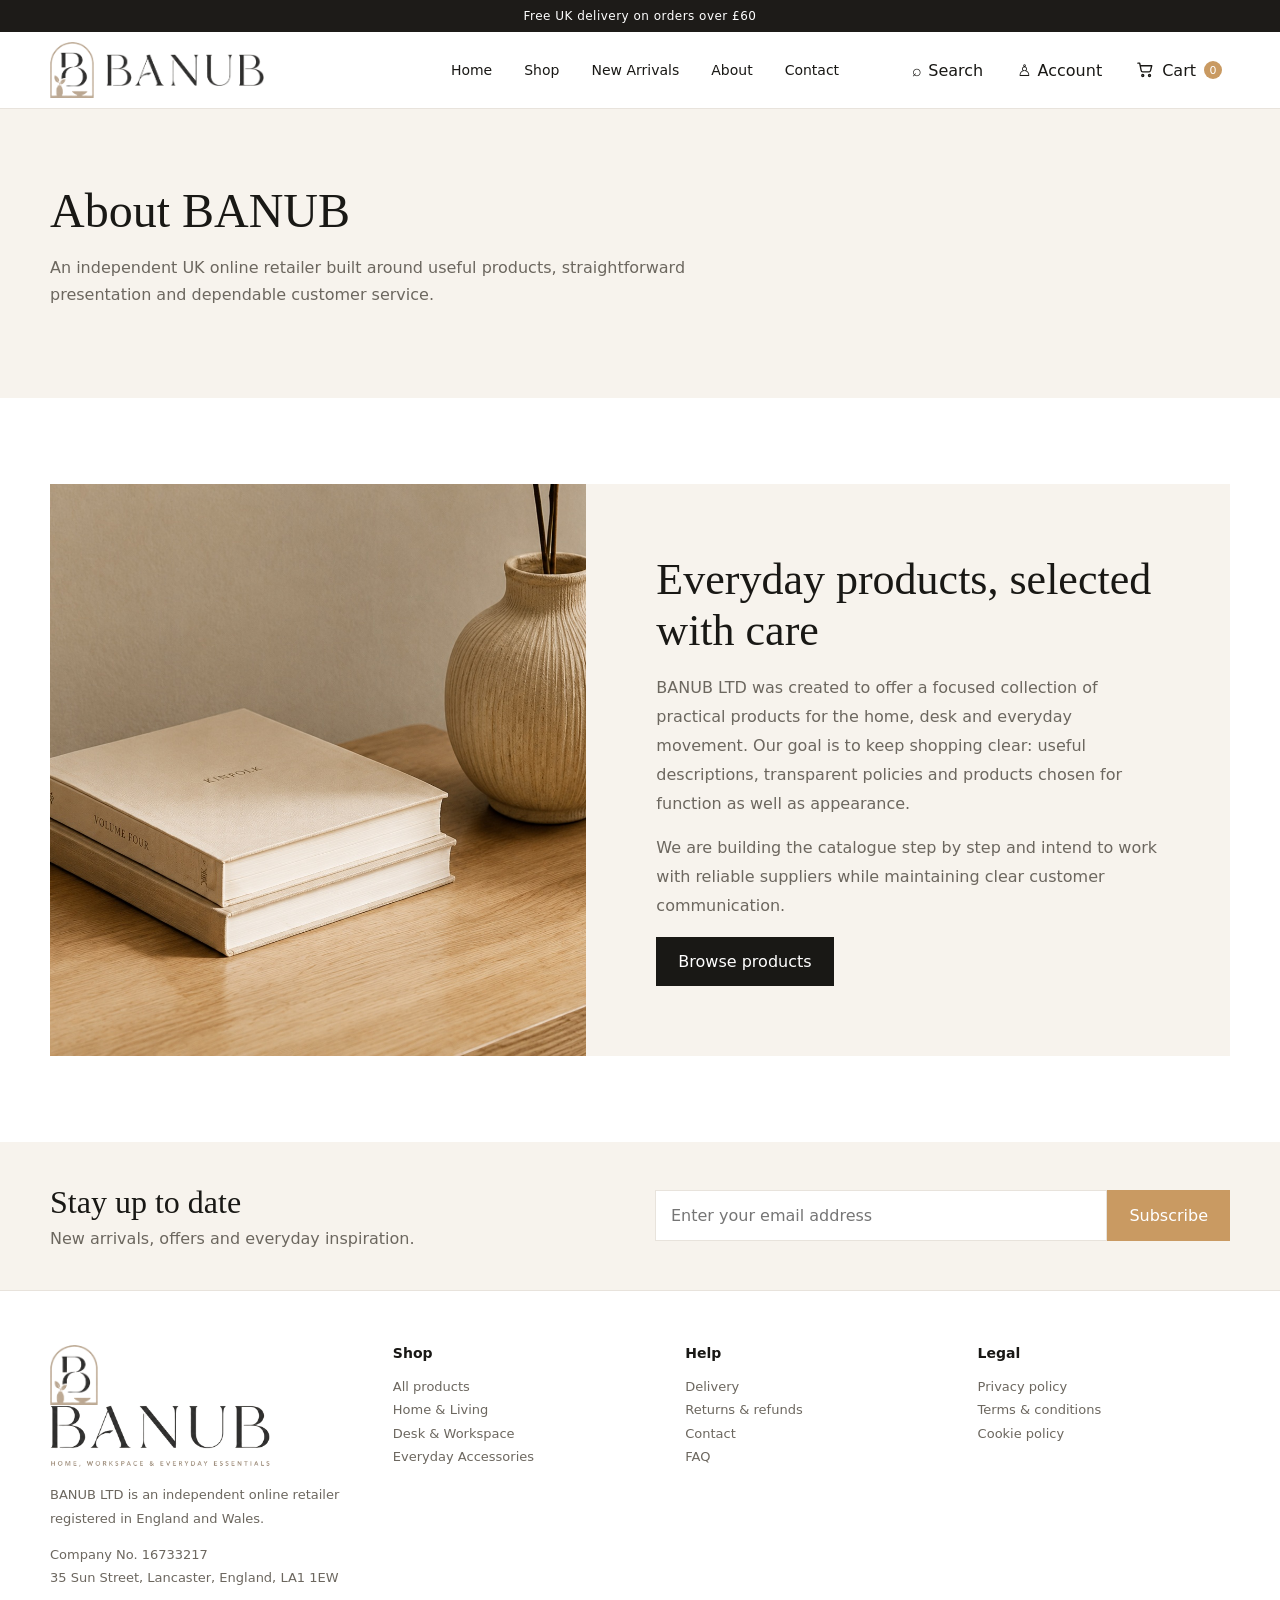
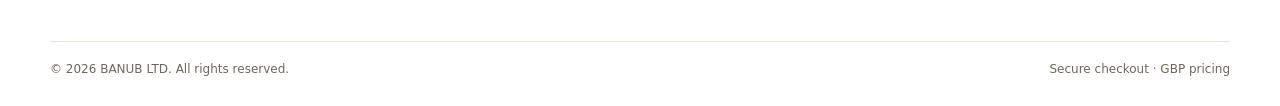
==== about.html @ d3634ce8 "Add files via upload" ====
<!doctype html><html lang="en"><head><meta charset="utf-8"><meta name="viewport" content="width=device-width,initial-scale=1"><title>About — BANUB</title><link rel="icon" type="image/png" sizes="32x32" href="assets/images/favicon.png"><link rel="apple-touch-icon" href="assets/images/apple-touch-icon.png"><link rel="stylesheet" href="assets/styles.css"><script src="assets/data.js"></script><script src="assets/app.js" defer></script></head><body><div data-site-header></div><main><section class="page-hero"><div class="container"><h1>About BANUB</h1><p>An independent UK online retailer built around useful products, straightforward presentation and dependable customer service.</p></div></section><section class="section"><div class="container about-band"><img src="assets/images/about.jpg" alt="BANUB workspace"><div class="about-copy"><h2>Everyday products, selected with care</h2><p>BANUB LTD was created to offer a focused collection of practical products for the home, desk and everyday movement. Our goal is to keep shopping clear: useful descriptions, transparent policies and products chosen for function as well as appearance.</p><p>We are building the catalogue step by step and intend to work with reliable suppliers while maintaining clear customer communication.</p><a class="btn" href="shop.html">Browse products</a></div></div></section></main><div data-site-footer></div></body></html>
---- assets/styles.css ----
:root{--ink:#191815;--muted:#6c675f;--line:#e8e3dc;--paper:#fff;--cream:#f7f3ed;--accent:#c99a62;--accent-dark:#9f7445;--shadow:0 18px 45px rgba(30,24,18,.08)}
*{box-sizing:border-box}html{scroll-behavior:smooth}body{margin:0;font-family:Inter,ui-sans-serif,system-ui,-apple-system,BlinkMacSystemFont,"Segoe UI",sans-serif;color:var(--ink);background:#fff}a{color:inherit;text-decoration:none}button,input,textarea,select{font:inherit}img{display:block;max-width:100%}.container{width:min(1180px,calc(100% - 36px));margin:auto}.announcement{background:#1d1b18;color:#fff;font-size:12px;letter-spacing:.04em;text-align:center;padding:9px}.site-header{position:sticky;top:0;z-index:50;background:rgba(255,255,255,.94);backdrop-filter:blur(16px);border-bottom:1px solid var(--line)}.header-inner{height:76px;display:grid;grid-template-columns:230px 1fr 220px;align-items:center;gap:20px}.logo{font-size:29px;letter-spacing:.28em;font-weight:500}
.brand-lockup{display:flex;align-items:center;gap:12px;min-width:0}.brand-mark{width:44px;height:auto;flex:0 0 auto}.brand-wordmark{width:158px;height:auto;max-width:100%}.footer-brand{display:flex;align-items:center;gap:12px;margin-bottom:16px;max-width:100%}.footer-brand-mark{width:48px;height:auto;flex:0 0 auto}.footer-brand-wordmark{width:220px;height:auto;max-width:100%}.nav{display:flex;justify-content:center;gap:32px;font-size:14px}.nav a{position:relative;padding:28px 0}.nav a.active:after,.nav a:hover:after{content:"";position:absolute;left:0;right:0;bottom:19px;height:1px;background:var(--ink)}.header-actions{display:flex;justify-content:flex-end;gap:18px;align-items:center}.icon-btn{background:none;border:0;cursor:pointer;padding:8px;color:var(--ink);display:flex;align-items:center;gap:6px}.cart-link{gap:8px}.header-cart-icon{width:18px;height:18px;stroke:currentColor;fill:none;stroke-width:1.8;stroke-linecap:round;stroke-linejoin:round;flex:0 0 auto;transform:translateY(-.5px)}.cart-count{display:inline-grid;place-items:center;min-width:18px;height:18px;padding:0 5px;border-radius:20px;background:var(--accent);color:#fff;font-size:11px}.mobile-toggle{display:none}.hero{min-height:600px;background:linear-gradient(90deg,rgba(35,26,18,.56),rgba(35,26,18,.05)),url('images/hero.jpg') center/cover no-repeat;color:#fff;display:flex;align-items:center}.hero-content{max-width:580px;padding:80px 0}.eyebrow{text-transform:uppercase;letter-spacing:.18em;font-size:12px;margin-bottom:18px}.hero h1{font-family:Georgia,serif;font-weight:400;font-size:clamp(45px,6vw,78px);line-height:1.02;margin:0 0 22px}.hero p{font-size:17px;line-height:1.7;max-width:520px;color:rgba(255,255,255,.9)}.actions{display:flex;gap:12px;flex-wrap:wrap;margin-top:32px}.btn{border:1px solid var(--ink);background:var(--ink);color:#fff;padding:14px 21px;cursor:pointer;display:inline-flex;align-items:center;justify-content:center;gap:9px;transition:.2s}.btn:hover{transform:translateY(-1px);box-shadow:0 8px 22px rgba(0,0,0,.12)}.btn.light{background:#fff;color:var(--ink);border-color:#fff}.btn.accent{background:var(--accent);border-color:var(--accent)}.btn.outline-light{background:transparent;border-color:rgba(255,255,255,.75);color:#fff}.btn.ghost{background:transparent;color:var(--ink);border-color:var(--line)}.section{padding:86px 0}.section.tight{padding:58px 0}.section-head{display:flex;justify-content:space-between;align-items:end;margin-bottom:30px;gap:20px}.section-head h2,.page-hero h1{font-family:Georgia,serif;font-weight:400;font-size:clamp(32px,4vw,48px);margin:0}.section-head p{color:var(--muted);margin:8px 0 0}.category-grid{display:grid;grid-template-columns:repeat(4,1fr);gap:18px}.category-card{border:1px solid var(--line);background:#fff;overflow:hidden;transition:.25s}.category-card:hover{transform:translateY(-4px);box-shadow:var(--shadow)}.category-card img{width:100%;height:180px;object-fit:cover}.category-card .meta{padding:16px;display:flex;justify-content:space-between;align-items:center}.products-grid{display:grid;grid-template-columns:repeat(3,1fr);gap:28px;align-items:stretch}.product-card{position:relative;display:flex;flex-direction:column;height:100%}.product-card .image-wrap{display:block;background:var(--cream);overflow:hidden;aspect-ratio:1/1}.product-card img{width:100%;height:100%;object-fit:cover;transition:.35s}.product-card:hover img{transform:scale(1.025)}.product-card-body{display:flex;flex-direction:column;flex:1;padding-top:14px}.product-card h3{font-size:15px;font-weight:500;line-height:1.45;margin:0 0 8px;min-height:44px;display:-webkit-box;-webkit-line-clamp:2;-webkit-box-orient:vertical;overflow:hidden}.product-card .price{font-weight:600;margin:0 0 14px}.product-actions{display:flex;gap:8px;margin-top:auto}.product-actions .btn{padding:10px 12px;font-size:13px;flex:1}.badge{position:absolute;left:12px;top:12px;background:#fff;padding:7px 9px;font-size:11px;letter-spacing:.08em;text-transform:uppercase;z-index:2;box-shadow:0 6px 18px rgba(0,0,0,.06)}.about-band{display:grid;grid-template-columns:1fr 1.2fr;background:var(--cream)}.about-band img{width:100%;height:100%;min-height:430px;object-fit:cover}.about-copy{padding:70px}.about-copy h2{font-family:Georgia,serif;font-size:44px;font-weight:400;margin:0 0 18px}.about-copy p{color:var(--muted);line-height:1.8}.benefits{display:grid;grid-template-columns:repeat(4,1fr);border-top:1px solid var(--line);border-bottom:1px solid var(--line)}.benefit{padding:34px 24px;text-align:center;border-right:1px solid var(--line)}.benefit:last-child{border-right:0}.benefit strong{display:block;margin:10px 0 6px}.benefit span{color:var(--muted);font-size:13px}.newsletter{background:var(--cream);padding:42px 0}.newsletter-inner{display:grid;grid-template-columns:1fr 1fr;align-items:center;gap:30px}.newsletter h3{font-family:Georgia,serif;font-size:32px;font-weight:400;margin:0}.newsletter p{color:var(--muted);margin:8px 0 0}.newsletter form{display:flex}.newsletter input{flex:1;border:1px solid var(--line);padding:15px;background:#fff}.site-footer{padding:54px 0 30px;border-top:1px solid var(--line)}.footer-grid{display:grid;grid-template-columns:1.2fr repeat(3,1fr);gap:40px}.site-footer h4{margin:0 0 14px;font-size:14px}.site-footer p,.site-footer a{color:var(--muted);font-size:13px;line-height:1.8;display:block}.footer-bottom{margin-top:38px;padding-top:20px;border-top:1px solid var(--line);font-size:12px;color:var(--muted);display:flex;justify-content:space-between}.page-hero{background:var(--cream);padding:74px 0}.page-hero p{color:var(--muted);max-width:680px;line-height:1.7}.filters{display:flex;gap:10px;flex-wrap:wrap;margin-bottom:30px}.filter-btn{border:1px solid var(--line);background:#fff;padding:10px 15px;cursor:pointer}.filter-btn.active{background:var(--ink);color:#fff;border-color:var(--ink)}.product-detail{display:grid;grid-template-columns:1.1fr .9fr;gap:60px;align-items:start}.product-detail img{width:100%;background:var(--cream)}.product-info h1{font-family:Georgia,serif;font-size:48px;font-weight:400;margin:0 0 14px}.product-info .price{font-size:24px;margin:12px 0 24px}.product-info p{line-height:1.75;color:var(--muted)}.quantity{display:flex;align-items:center;border:1px solid var(--line);width:max-content;margin:24px 0}.quantity button{border:0;background:#fff;width:42px;height:42px;cursor:pointer}.quantity input{width:48px;border:0;text-align:center}.accordion{margin-top:34px;border-top:1px solid var(--line)}.accordion details{border-bottom:1px solid var(--line);padding:18px 0}.accordion summary{cursor:pointer;font-weight:600}.cart-layout{display:grid;grid-template-columns:1.4fr .6fr;gap:48px}.cart-item{display:grid;grid-template-columns:110px 1fr auto;gap:20px;padding:20px 0;border-bottom:1px solid var(--line);align-items:center}.cart-item img{width:110px;height:110px;object-fit:cover}.cart-summary{background:var(--cream);padding:28px;height:max-content}.summary-row{display:flex;justify-content:space-between;padding:11px 0}.summary-total{border-top:1px solid var(--line);font-size:19px;font-weight:700;margin-top:10px;padding-top:18px}.form-grid{display:grid;grid-template-columns:1fr 1fr;gap:18px}.field{display:flex;flex-direction:column;gap:7px}.field.full{grid-column:1/-1}.field input,.field textarea,.field select{padding:13px;border:1px solid var(--line);background:#fff}.field textarea{min-height:140px}.notice{padding:14px 16px;background:#eef7ee;color:#28532d;margin:18px 0;display:none}.notice.show{display:block}.legal{max-width:820px}.legal h2{font-family:Georgia,serif;font-weight:400;margin-top:42px}.legal p,.legal li{line-height:1.8;color:#4f4b45}.modal{position:fixed;inset:0;background:rgba(0,0,0,.45);z-index:100;display:none;place-items:center;padding:20px}.modal.open{display:grid}.modal-box{background:#fff;width:min(560px,100%);padding:30px;box-shadow:var(--shadow);position:relative}.modal-close{position:absolute;right:18px;top:15px;border:0;background:none;font-size:24px;cursor:pointer}.search-results{margin-top:20px;display:grid;gap:10px}.search-result{display:flex;gap:12px;align-items:center;padding:10px;border:1px solid var(--line)}.search-result img{width:64px;height:64px;object-fit:cover}.toast{position:fixed;right:24px;bottom:24px;background:#1f1d1a;color:#fff;padding:14px 18px;z-index:200;opacity:0;transform:translateY(20px);pointer-events:none;transition:.25s}.toast.show{opacity:1;transform:none}.empty-state{padding:50px;text-align:center;background:var(--cream)}
@media(max-width:900px){.header-inner{grid-template-columns:1fr auto}.brand-wordmark{width:145px}.nav{display:none;position:absolute;top:76px;left:0;right:0;background:#fff;flex-direction:column;padding:20px;border-bottom:1px solid var(--line)}.nav.open{display:flex}.nav a{padding:10px}.nav a.active:after,.nav a:hover:after{bottom:5px}.header-actions .label{display:none}.mobile-toggle{display:block}.category-grid{grid-template-columns:repeat(2,1fr)}.products-grid{grid-template-columns:repeat(2,1fr)}.about-band,.product-detail,.cart-layout,.newsletter-inner{grid-template-columns:1fr}.about-copy{padding:45px 26px}.benefits{grid-template-columns:repeat(2,1fr)}.benefit:nth-child(2){border-right:0}.benefit:nth-child(-n+2){border-bottom:1px solid var(--line)}.footer-grid{grid-template-columns:1fr 1fr}.hero{min-height:520px}.form-grid{grid-template-columns:1fr}.field.full{grid-column:auto}}
@media(max-width:560px){.container{width:min(100% - 24px,1180px)}.logo{font-size:24px}.brand-mark{width:38px}.brand-wordmark{width:126px}.footer-brand-wordmark{width:185px}.header-actions{gap:6px}.category-grid,.products-grid,.benefits,.footer-grid{grid-template-columns:1fr}.benefit{border-right:0;border-bottom:1px solid var(--line)}.hero-content{padding:58px 0}.hero h1{font-size:44px}.section{padding:58px 0}.product-info h1{font-size:38px}.newsletter form{flex-direction:column}.newsletter .btn{width:100%}.footer-bottom{flex-direction:column;gap:10px}.cart-item{grid-template-columns:82px 1fr}.cart-item img{width:82px;height:82px}.cart-item>div:last-child{grid-column:2}}

.cart-hero-inner{display:flex;align-items:center;gap:24px}.cart-hero-icon{width:72px;height:72px;border-radius:50%;display:grid;place-items:center;background:#fff;border:1px solid var(--line);box-shadow:0 12px 30px rgba(55,43,30,.08);color:var(--accent);flex:0 0 auto}.cart-hero-icon svg{width:34px;height:34px}.cart-hero p{margin-top:8px}.cart-summary h2{display:flex;align-items:center;gap:10px}.cart-summary h2:before{content:"";width:22px;height:22px;display:inline-block;background:url("data:image/svg+xml,%3Csvg xmlns='http://www.w3.org/2000/svg' viewBox='0 0 24 24' fill='none' stroke='%23c99a61' stroke-width='1.8' stroke-linecap='round' stroke-linejoin='round'%3E%3Ccircle cx='9' cy='20' r='1.2'/%3E%3Ccircle cx='18' cy='20' r='1.2'/%3E%3Cpath d='M2.5 3.5h2.25l2.1 10.2a2 2 0 0 0 1.96 1.6h8.72a2 2 0 0 0 1.95-1.55L21 7H6.1'/%3E%3C/svg%3E") center/contain no-repeat}
@media(max-width:560px){.cart-hero-inner{gap:16px}.cart-hero-icon{width:56px;height:56px}.cart-hero-icon svg{width:27px;height:27px}}

.checkout-hero{padding:64px 0}.checkout-section{padding-top:64px}.checkout-layout{display:grid;grid-template-columns:minmax(0,1.15fr) minmax(320px,.65fr);gap:42px;align-items:start}.checkout-panel{border:1px solid var(--line);padding:36px;background:#fff}.checkout-progress{display:flex;gap:10px;margin-bottom:34px}.checkout-progress span{flex:1;padding:12px 14px;background:var(--cream);color:var(--muted);font-size:13px}.checkout-progress span.active{background:var(--ink);color:#fff}.checkout-step-heading{display:flex;gap:16px;align-items:flex-start;margin-bottom:26px}.checkout-step-heading>span{width:42px;height:42px;border-radius:50%;display:grid;place-items:center;background:var(--cream);font-size:12px;letter-spacing:.08em}.checkout-step-heading h2{font-family:Georgia,serif;font-size:34px;font-weight:400;margin:0 0 6px}.checkout-step-heading p{margin:0;color:var(--muted);line-height:1.6}.checkout-panel .field{gap:9px}.checkout-panel .field input{height:58px;padding:0 16px;border:1px solid var(--line);font-size:16px}.checkout-panel .field input:focus{outline:none;border-color:var(--ink);box-shadow:0 0 0 3px rgba(29,27,24,.06)}.checkout-panel .field input.invalid{border-color:#b64a3b;background:#fffafa}.field-error{min-height:18px;color:#b64a3b;font-size:13px}.checkout-button{width:100%;margin-top:10px}.checkout-nav{display:grid;grid-template-columns:140px 1fr;gap:12px;margin-top:10px}.checkout-summary{position:sticky;top:110px;background:var(--cream);padding:28px}.checkout-summary-head{display:flex;align-items:center;justify-content:space-between;margin-bottom:20px}.checkout-summary-head h2{font-family:Georgia,serif;font-size:30px;font-weight:400;margin:0}.checkout-summary-head a{font-size:13px;text-decoration:underline}.checkout-item{display:grid;grid-template-columns:74px 1fr auto;gap:14px;align-items:center;padding:14px 0;border-bottom:1px solid var(--line)}.checkout-item img{width:74px;height:74px;object-fit:cover;background:#fff}.checkout-item div{display:flex;flex-direction:column;gap:6px}.checkout-item div span{font-size:13px;color:var(--muted)}.checkout-item b{font-size:14px}.checkout-empty{padding:24px 0}.checkout-empty p{margin:0 0 8px}.checkout-empty a{text-decoration:underline}.checkout-success{text-align:center;padding:30px 10px}.success-icon{width:64px;height:64px;border-radius:50%;display:grid;place-items:center;margin:0 auto 18px;background:#eef7ee;color:#28532d;font-size:30px}.checkout-success h2{font-family:Georgia,serif;font-weight:400;font-size:38px;margin:0 0 12px}.checkout-success p{color:var(--muted);margin:0 0 24px}.order-submitted{opacity:.55}.cart-item{background:#fff}.cart-item>div:last-child{text-align:right}.cart-item .icon-btn{margin-left:auto;color:#8b443a}.cart-summary h2{font-family:Georgia,serif;font-weight:400;font-size:30px;margin-top:0}

@media(max-width:900px){.checkout-layout{grid-template-columns:1fr}.checkout-summary{position:static}.checkout-panel{padding:28px}.checkout-nav{grid-template-columns:1fr}.checkout-nav .btn{width:100%}}
@media(max-width:560px){.checkout-panel,.checkout-summary{padding:22px}.checkout-step-heading h2{font-size:29px}.checkout-item{grid-template-columns:62px 1fr auto}.checkout-item img{width:62px;height:62px}.checkout-success h2{font-size:32px}}
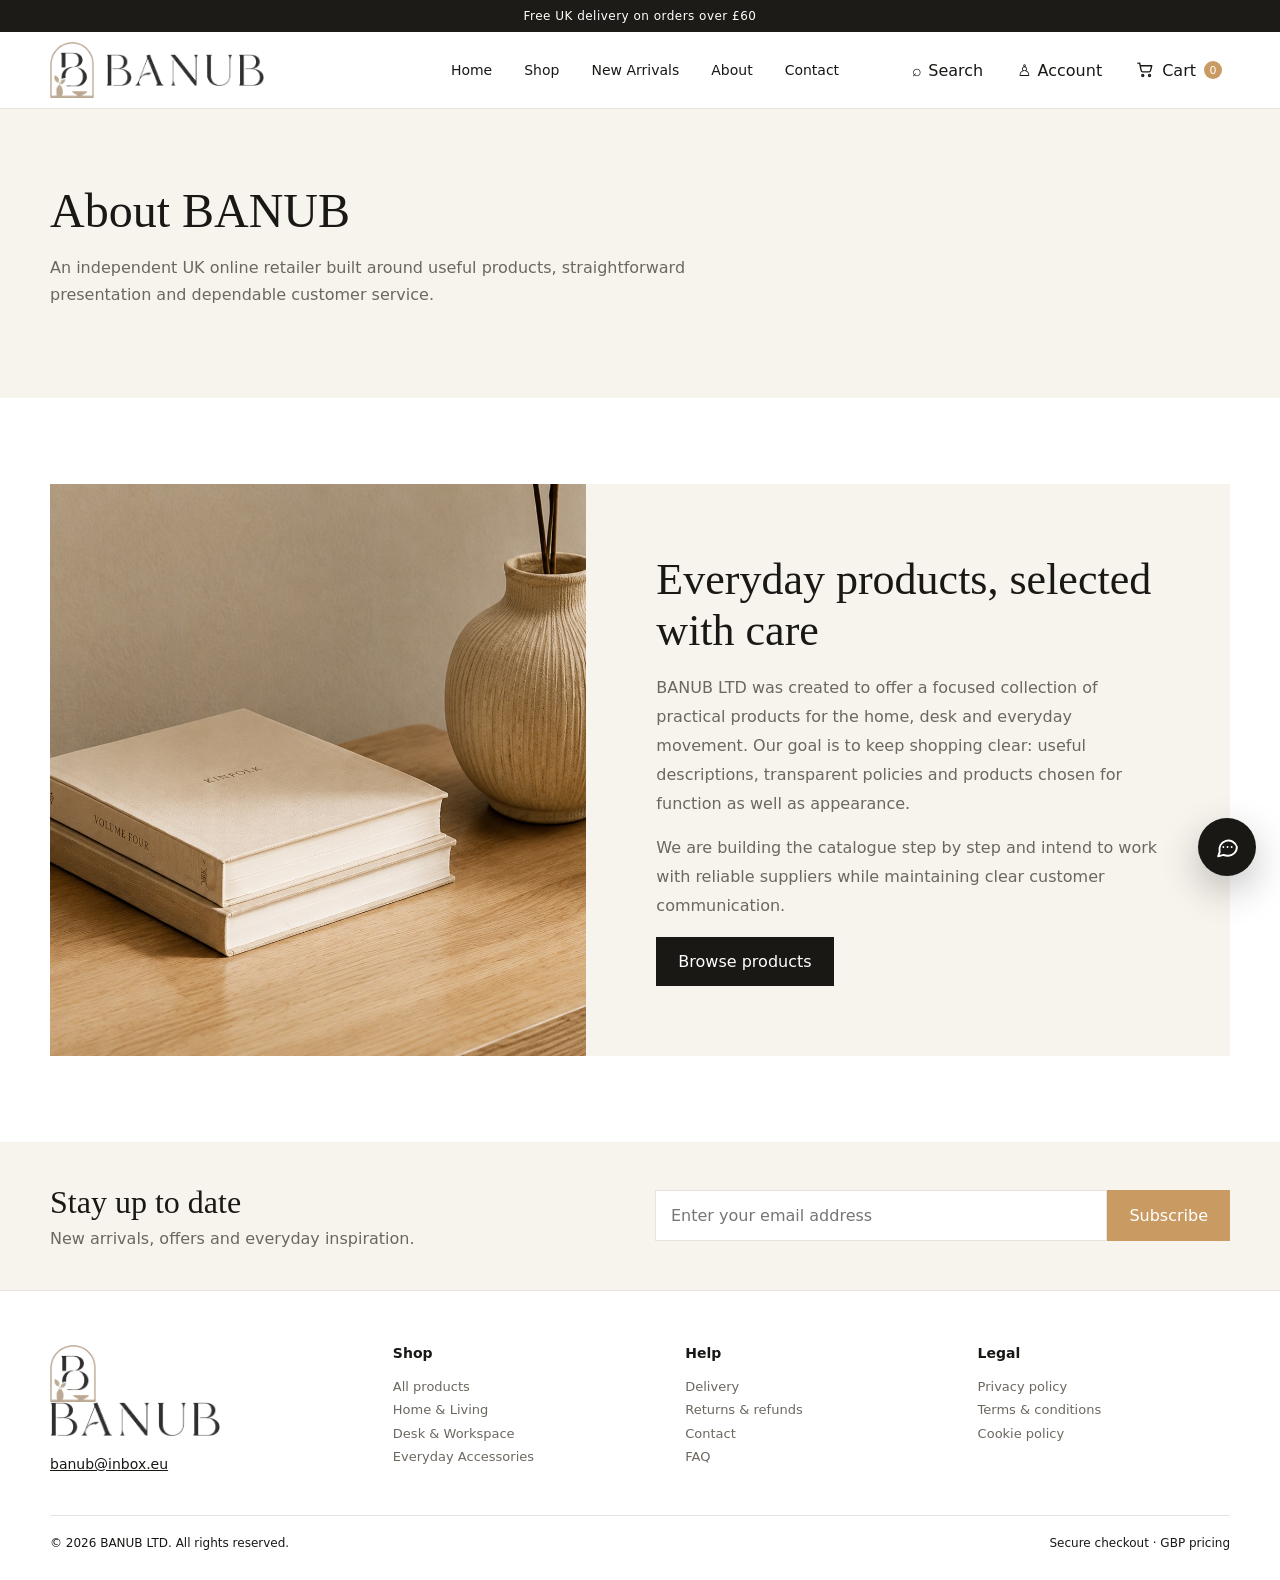
==== commit 8122e0d1: "Add files via upload" ====
--- a/about.html
+++ b/about.html
@@ -1 +1 @@
-<!doctype html><html lang="en"><head><meta charset="utf-8"><meta name="viewport" content="width=device-width,initial-scale=1"><title>About — BANUB</title><link rel="icon" type="image/png" sizes="32x32" href="assets/images/favicon.png"><link rel="apple-touch-icon" href="assets/images/apple-touch-icon.png"><link rel="stylesheet" href="assets/styles.css"><script src="assets/data.js"></script><script src="assets/app.js" defer></script></head><body><div data-site-header></div><main><section class="page-hero"><div class="container"><h1>About BANUB</h1><p>An independent UK online retailer built around useful products, straightforward presentation and dependable customer service.</p></div></section><section class="section"><div class="container about-band"><img src="assets/images/about.jpg" alt="BANUB workspace"><div class="about-copy"><h2>Everyday products, selected with care</h2><p>BANUB LTD was created to offer a focused collection of practical products for the home, desk and everyday movement. Our goal is to keep shopping clear: useful descriptions, transparent policies and products chosen for function as well as appearance.</p><p>We are building the catalogue step by step and intend to work with reliable suppliers while maintaining clear customer communication.</p><a class="btn" href="shop.html">Browse products</a></div></div></section></main><div data-site-footer></div></body></html>
+<!doctype html><html lang="en"><head><meta charset="utf-8"><meta name="viewport" content="width=device-width,initial-scale=1"><meta name="color-scheme" content="light only"><title>About — BANUB</title><link rel="icon" type="image/png" sizes="32x32" href="assets/images/favicon.png"><link rel="apple-touch-icon" href="assets/images/apple-touch-icon.png"><link rel="stylesheet" href="assets/styles.css?v=20260618-10"><script src="assets/data.js?v=20260618-10"></script><script src="assets/app.js?v=20260618-10" defer></script></head><body><div data-site-header></div><main><section class="page-hero"><div class="container"><h1>About BANUB</h1><p>An independent UK online retailer built around useful products, straightforward presentation and dependable customer service.</p></div></section><section class="section"><div class="container about-band"><img src="assets/images/about.jpg" alt="BANUB workspace"><div class="about-copy"><h2>Everyday products, selected with care</h2><p>BANUB LTD was created to offer a focused collection of practical products for the home, desk and everyday movement. Our goal is to keep shopping clear: useful descriptions, transparent policies and products chosen for function as well as appearance.</p><p>We are building the catalogue step by step and intend to work with reliable suppliers while maintaining clear customer communication.</p><a class="btn" href="shop.html">Browse products</a></div></div></section></main><div data-site-footer></div></body></html>
--- a/assets/styles.css
+++ b/assets/styles.css
@@ -1,3 +1,4 @@
+:root{color-scheme:light only}
 :root{--ink:#191815;--muted:#6c675f;--line:#e8e3dc;--paper:#fff;--cream:#f7f3ed;--accent:#c99a62;--accent-dark:#9f7445;--shadow:0 18px 45px rgba(30,24,18,.08)}
 *{box-sizing:border-box}html{scroll-behavior:smooth}body{margin:0;font-family:Inter,ui-sans-serif,system-ui,-apple-system,BlinkMacSystemFont,"Segoe UI",sans-serif;color:var(--ink);background:#fff}a{color:inherit;text-decoration:none}button,input,textarea,select{font:inherit}img{display:block;max-width:100%}.container{width:min(1180px,calc(100% - 36px));margin:auto}.announcement{background:#1d1b18;color:#fff;font-size:12px;letter-spacing:.04em;text-align:center;padding:9px}.site-header{position:sticky;top:0;z-index:50;background:rgba(255,255,255,.94);backdrop-filter:blur(16px);border-bottom:1px solid var(--line)}.header-inner{height:76px;display:grid;grid-template-columns:230px 1fr 220px;align-items:center;gap:20px}.logo{font-size:29px;letter-spacing:.28em;font-weight:500}
 .brand-lockup{display:flex;align-items:center;gap:12px;min-width:0}.brand-mark{width:44px;height:auto;flex:0 0 auto}.brand-wordmark{width:158px;height:auto;max-width:100%}.footer-brand{display:flex;align-items:center;gap:12px;margin-bottom:16px;max-width:100%}.footer-brand-mark{width:48px;height:auto;flex:0 0 auto}.footer-brand-wordmark{width:220px;height:auto;max-width:100%}.nav{display:flex;justify-content:center;gap:32px;font-size:14px}.nav a{position:relative;padding:28px 0}.nav a.active:after,.nav a:hover:after{content:"";position:absolute;left:0;right:0;bottom:19px;height:1px;background:var(--ink)}.header-actions{display:flex;justify-content:flex-end;gap:18px;align-items:center}.icon-btn{background:none;border:0;cursor:pointer;padding:8px;color:var(--ink);display:flex;align-items:center;gap:6px}.cart-link{gap:8px}.header-cart-icon{width:18px;height:18px;stroke:currentColor;fill:none;stroke-width:1.8;stroke-linecap:round;stroke-linejoin:round;flex:0 0 auto;transform:translateY(-.5px)}.cart-count{display:inline-grid;place-items:center;min-width:18px;height:18px;padding:0 5px;border-radius:20px;background:var(--accent);color:#fff;font-size:11px}.mobile-toggle{display:none}.hero{min-height:600px;background:linear-gradient(90deg,rgba(35,26,18,.56),rgba(35,26,18,.05)),url('images/hero.jpg') center/cover no-repeat;color:#fff;display:flex;align-items:center}.hero-content{max-width:580px;padding:80px 0}.eyebrow{text-transform:uppercase;letter-spacing:.18em;font-size:12px;margin-bottom:18px}.hero h1{font-family:Georgia,serif;font-weight:400;font-size:clamp(45px,6vw,78px);line-height:1.02;margin:0 0 22px}.hero p{font-size:17px;line-height:1.7;max-width:520px;color:rgba(255,255,255,.9)}.actions{display:flex;gap:12px;flex-wrap:wrap;margin-top:32px}.btn{border:1px solid var(--ink);background:var(--ink);color:#fff;padding:14px 21px;cursor:pointer;display:inline-flex;align-items:center;justify-content:center;gap:9px;transition:.2s}.btn:hover{transform:translateY(-1px);box-shadow:0 8px 22px rgba(0,0,0,.12)}.btn.light{background:#fff;color:var(--ink);border-color:#fff}.btn.accent{background:var(--accent);border-color:var(--accent)}.btn.outline-light{background:transparent;border-color:rgba(255,255,255,.75);color:#fff}.btn.ghost{background:transparent;color:var(--ink);border-color:var(--line)}.section{padding:86px 0}.section.tight{padding:58px 0}.section-head{display:flex;justify-content:space-between;align-items:end;margin-bottom:30px;gap:20px}.section-head h2,.page-hero h1{font-family:Georgia,serif;font-weight:400;font-size:clamp(32px,4vw,48px);margin:0}.section-head p{color:var(--muted);margin:8px 0 0}.category-grid{display:grid;grid-template-columns:repeat(4,1fr);gap:18px}.category-card{border:1px solid var(--line);background:#fff;overflow:hidden;transition:.25s}.category-card:hover{transform:translateY(-4px);box-shadow:var(--shadow)}.category-card img{width:100%;height:180px;object-fit:cover}.category-card .meta{padding:16px;display:flex;justify-content:space-between;align-items:center}.products-grid{display:grid;grid-template-columns:repeat(3,1fr);gap:28px;align-items:stretch}.product-card{position:relative;display:flex;flex-direction:column;height:100%}.product-card .image-wrap{display:block;background:var(--cream);overflow:hidden;aspect-ratio:1/1}.product-card img{width:100%;height:100%;object-fit:cover;transition:.35s}.product-card:hover img{transform:scale(1.025)}.product-card-body{display:flex;flex-direction:column;flex:1;padding-top:14px}.product-card h3{font-size:15px;font-weight:500;line-height:1.45;margin:0 0 8px;min-height:44px;display:-webkit-box;-webkit-line-clamp:2;-webkit-box-orient:vertical;overflow:hidden}.product-card .price{font-weight:600;margin:0 0 14px}.product-actions{display:flex;gap:8px;margin-top:auto}.product-actions .btn{padding:10px 12px;font-size:13px;flex:1}.badge{position:absolute;left:12px;top:12px;background:#fff;padding:7px 9px;font-size:11px;letter-spacing:.08em;text-transform:uppercase;z-index:2;box-shadow:0 6px 18px rgba(0,0,0,.06)}.about-band{display:grid;grid-template-columns:1fr 1.2fr;background:var(--cream)}.about-band img{width:100%;height:100%;min-height:430px;object-fit:cover}.about-copy{padding:70px}.about-copy h2{font-family:Georgia,serif;font-size:44px;font-weight:400;margin:0 0 18px}.about-copy p{color:var(--muted);line-height:1.8}.benefits{display:grid;grid-template-columns:repeat(4,1fr);border-top:1px solid var(--line);border-bottom:1px solid var(--line)}.benefit{padding:34px 24px;text-align:center;border-right:1px solid var(--line)}.benefit:last-child{border-right:0}.benefit strong{display:block;margin:10px 0 6px}.benefit span{color:var(--muted);font-size:13px}.newsletter{background:var(--cream);padding:42px 0}.newsletter-inner{display:grid;grid-template-columns:1fr 1fr;align-items:center;gap:30px}.newsletter h3{font-family:Georgia,serif;font-size:32px;font-weight:400;margin:0}.newsletter p{color:var(--muted);margin:8px 0 0}.newsletter form{display:flex}.newsletter input{flex:1;border:1px solid var(--line);padding:15px;background:#fff}.site-footer{padding:54px 0 30px;border-top:1px solid var(--line)}.footer-grid{display:grid;grid-template-columns:1.2fr repeat(3,1fr);gap:40px}.site-footer h4{margin:0 0 14px;font-size:14px}.site-footer p,.site-footer a{color:var(--muted);font-size:13px;line-height:1.8;display:block}.footer-bottom{margin-top:38px;padding-top:20px;border-top:1px solid var(--line);font-size:12px;color:var(--muted);display:flex;justify-content:space-between}.page-hero{background:var(--cream);padding:74px 0}.page-hero p{color:var(--muted);max-width:680px;line-height:1.7}.filters{display:flex;gap:10px;flex-wrap:wrap;margin-bottom:30px}.filter-btn{border:1px solid var(--line);background:#fff;padding:10px 15px;cursor:pointer}.filter-btn.active{background:var(--ink);color:#fff;border-color:var(--ink)}.product-detail{display:grid;grid-template-columns:1.1fr .9fr;gap:60px;align-items:start}.product-detail img{width:100%;background:var(--cream)}.product-info h1{font-family:Georgia,serif;font-size:48px;font-weight:400;margin:0 0 14px}.product-info .price{font-size:24px;margin:12px 0 24px}.product-info p{line-height:1.75;color:var(--muted)}.quantity{display:flex;align-items:center;border:1px solid var(--line);width:max-content;margin:24px 0}.quantity button{border:0;background:#fff;width:42px;height:42px;cursor:pointer}.quantity input{width:48px;border:0;text-align:center}.accordion{margin-top:34px;border-top:1px solid var(--line)}.accordion details{border-bottom:1px solid var(--line);padding:18px 0}.accordion summary{cursor:pointer;font-weight:600}.cart-layout{display:grid;grid-template-columns:1.4fr .6fr;gap:48px}.cart-item{display:grid;grid-template-columns:110px 1fr auto;gap:20px;padding:20px 0;border-bottom:1px solid var(--line);align-items:center}.cart-item img{width:110px;height:110px;object-fit:cover}.cart-summary{background:var(--cream);padding:28px;height:max-content}.summary-row{display:flex;justify-content:space-between;padding:11px 0}.summary-total{border-top:1px solid var(--line);font-size:19px;font-weight:700;margin-top:10px;padding-top:18px}.form-grid{display:grid;grid-template-columns:1fr 1fr;gap:18px}.field{display:flex;flex-direction:column;gap:7px}.field.full{grid-column:1/-1}.field input,.field textarea,.field select{padding:13px;border:1px solid var(--line);background:#fff}.field textarea{min-height:140px}.notice{padding:14px 16px;background:#eef7ee;color:#28532d;margin:18px 0;display:none}.notice.show{display:block}.legal{max-width:820px}.legal h2{font-family:Georgia,serif;font-weight:400;margin-top:42px}.legal p,.legal li{line-height:1.8;color:#4f4b45}.modal{position:fixed;inset:0;background:rgba(0,0,0,.45);z-index:100;display:none;place-items:center;padding:20px}.modal.open{display:grid}.modal-box{background:#fff;width:min(560px,100%);padding:30px;box-shadow:var(--shadow);position:relative}.modal-close{position:absolute;right:18px;top:15px;border:0;background:none;font-size:24px;cursor:pointer}.search-results{margin-top:20px;display:grid;gap:10px}.search-result{display:flex;gap:12px;align-items:center;padding:10px;border:1px solid var(--line)}.search-result img{width:64px;height:64px;object-fit:cover}.toast{position:fixed;right:24px;bottom:24px;background:#1f1d1a;color:#fff;padding:14px 18px;z-index:200;opacity:0;transform:translateY(20px);pointer-events:none;transition:.25s}.toast.show{opacity:1;transform:none}.empty-state{padding:50px;text-align:center;background:var(--cream)}
@@ -11,3 +12,7 @@
 
 @media(max-width:900px){.checkout-layout{grid-template-columns:1fr}.checkout-summary{position:static}.checkout-panel{padding:28px}.checkout-nav{grid-template-columns:1fr}.checkout-nav .btn{width:100%}}
 @media(max-width:560px){.checkout-panel,.checkout-summary{padding:22px}.checkout-step-heading h2{font-size:29px}.checkout-item{grid-template-columns:62px 1fr auto}.checkout-item img{width:62px;height:62px}.checkout-success h2{font-size:32px}}
+
+.support-chat{position:fixed;right:24px;bottom:24px;z-index:260}.support-chat-toggle{width:58px;height:58px;border:0;border-radius:50%;background:var(--ink);color:#fff;display:grid;place-items:center;cursor:pointer;box-shadow:0 14px 38px rgba(0,0,0,.24);transition:.2s}.support-chat-toggle:hover,.support-chat-toggle.active{transform:translateY(-2px);background:var(--accent-dark)}.support-chat-toggle svg{width:25px;height:25px;fill:none;stroke:currentColor;stroke-width:1.8;stroke-linecap:round;stroke-linejoin:round}.support-chat-panel{position:absolute;right:0;bottom:72px;width:min(360px,calc(100vw - 32px));background:#fff;border:1px solid var(--line);box-shadow:0 24px 70px rgba(20,16,12,.22)}.support-chat-panel[hidden]{display:none}.support-chat-head{display:flex;align-items:center;justify-content:space-between;padding:18px 20px;background:var(--ink);color:#fff}.support-chat-head>div{display:flex;flex-direction:column;gap:3px}.support-chat-head span{font-size:12px;color:rgba(255,255,255,.72)}.support-chat-head button{border:0;background:none;color:#fff;font-size:26px;line-height:1;cursor:pointer}.support-chat-body{padding:20px}.support-chat-message{background:var(--cream);padding:13px 15px;margin-bottom:18px;font-size:14px;line-height:1.5}.support-chat form{display:flex;flex-direction:column;gap:9px}.support-chat label{font-size:13px;font-weight:600}.support-chat textarea{width:100%;resize:vertical;min-height:110px;padding:12px 13px;border:1px solid var(--line);background:#fff}.support-chat textarea:focus{outline:none;border-color:var(--ink);box-shadow:0 0 0 3px rgba(29,27,24,.06)}.support-chat textarea.invalid{border-color:#b64a3b;background:#fffafa}.support-chat form small{min-height:16px;color:#b64a3b}.support-chat form .btn{width:100%}.support-chat-success{text-align:center;padding:8px 0 2px}.support-chat-success-icon{width:52px;height:52px;border-radius:50%;display:grid;place-items:center;margin:0 auto 14px;background:#eef7ee;color:#28532d;font-size:24px}.support-chat-success p{color:var(--muted);line-height:1.6;margin:8px 0 18px}.support-chat-success .btn{width:100%}@media(max-width:560px){.support-chat{right:16px;bottom:16px}.support-chat-toggle{width:54px;height:54px}.support-chat-panel{bottom:66px}}
+html,body{background:#fff!important;color:#191815!important}.site-footer{background:#fff!important;color:#191815!important;forced-color-adjust:none}.site-footer *{color:inherit}.site-footer a{color:#6c675f}.footer-brand{max-width:250px}.footer-brand-mark{width:46px}.footer-brand-wordmark{width:170px}.footer-email{margin-top:8px;font-size:14px!important;color:#191815!important;text-decoration:underline}.cart-layout>div:first-child{min-width:0}.cart-item{background:#fff;border:1px solid var(--line);padding:18px;margin-bottom:14px}.cart-item>div:last-child{text-align:right}.cart-summary{border:1px solid var(--line)}
+@media(max-width:560px){.site-footer{padding-top:34px}.footer-grid{gap:26px}.footer-brand{max-width:220px}.footer-brand-mark{width:42px}.footer-brand-wordmark{width:155px}.site-footer h4{font-size:16px}.site-footer a{font-size:14px}.cart-item{grid-template-columns:78px minmax(0,1fr);gap:14px}.cart-item img{width:78px;height:78px}.cart-item>div:last-child{grid-column:2;text-align:left;display:flex;align-items:center;justify-content:space-between}.cart-summary{position:static}.newsletter{background:#f7f3ed!important}.newsletter h3,.newsletter p{color:#191815!important}}
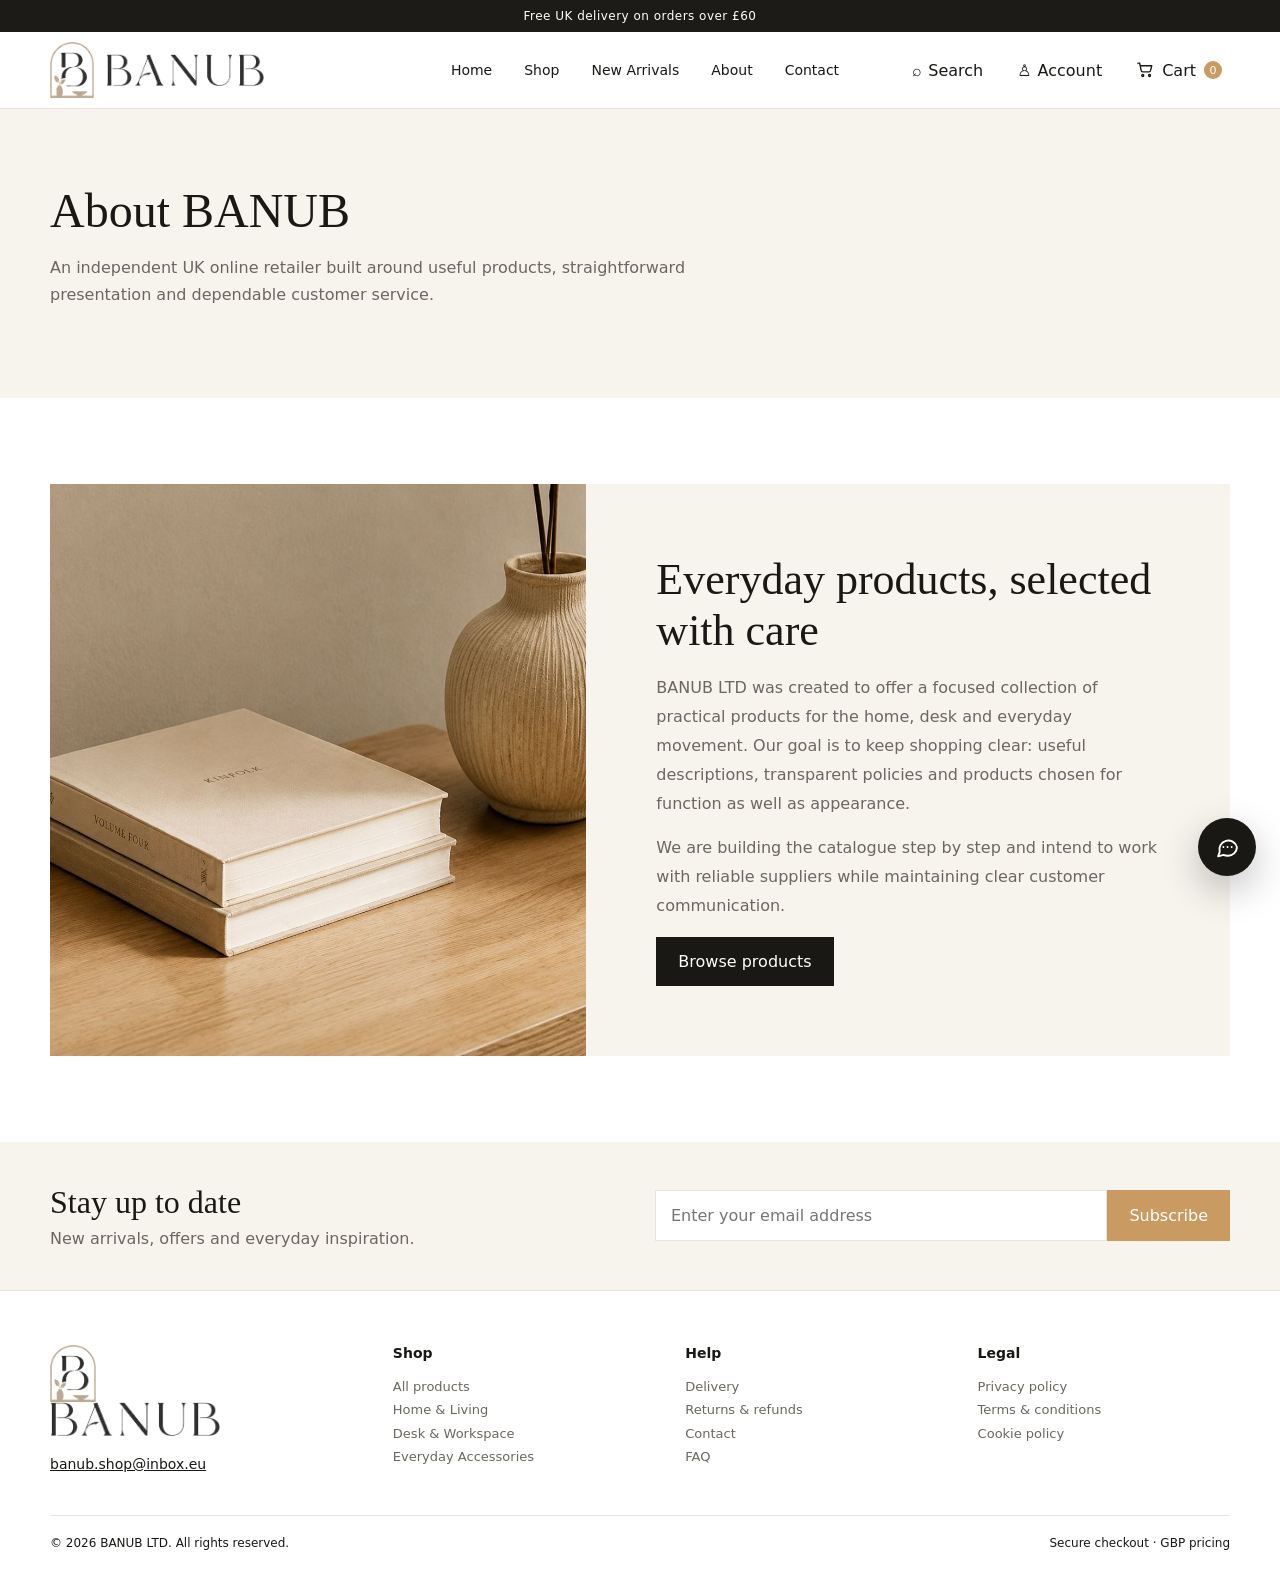
==== commit 1e2b5b69: "Add files via upload" ====
--- a/about.html
+++ b/about.html
@@ -1 +1 @@
-<!doctype html><html lang="en"><head><meta charset="utf-8"><meta name="viewport" content="width=device-width,initial-scale=1"><meta name="color-scheme" content="light only"><title>About — BANUB</title><link rel="icon" type="image/png" sizes="32x32" href="assets/images/favicon.png"><link rel="apple-touch-icon" href="assets/images/apple-touch-icon.png"><link rel="stylesheet" href="assets/styles.css?v=20260618-10"><script src="assets/data.js?v=20260618-10"></script><script src="assets/app.js?v=20260618-10" defer></script></head><body><div data-site-header></div><main><section class="page-hero"><div class="container"><h1>About BANUB</h1><p>An independent UK online retailer built around useful products, straightforward presentation and dependable customer service.</p></div></section><section class="section"><div class="container about-band"><img src="assets/images/about.jpg" alt="BANUB workspace"><div class="about-copy"><h2>Everyday products, selected with care</h2><p>BANUB LTD was created to offer a focused collection of practical products for the home, desk and everyday movement. Our goal is to keep shopping clear: useful descriptions, transparent policies and products chosen for function as well as appearance.</p><p>We are building the catalogue step by step and intend to work with reliable suppliers while maintaining clear customer communication.</p><a class="btn" href="shop.html">Browse products</a></div></div></section></main><div data-site-footer></div></body></html>
+<!doctype html><html lang="en"><head><meta charset="utf-8"><meta name="viewport" content="width=device-width,initial-scale=1"><meta name="color-scheme" content="light only"><title>About — BANUB</title><link rel="icon" type="image/png" sizes="32x32" href="assets/images/favicon.png"><link rel="apple-touch-icon" href="assets/images/apple-touch-icon.png"><link rel="stylesheet" href="assets/styles.css?v=20260621-15"><script src="assets/data.js?v=20260621-15"></script><script src="assets/app.js?v=20260621-15" defer></script></head><body><div data-site-header></div><main><section class="page-hero"><div class="container"><h1>About BANUB</h1><p>An independent UK online retailer built around useful products, straightforward presentation and dependable customer service.</p></div></section><section class="section"><div class="container about-band"><img src="assets/images/about.jpg" alt="BANUB workspace"><div class="about-copy"><h2>Everyday products, selected with care</h2><p>BANUB LTD was created to offer a focused collection of practical products for the home, desk and everyday movement. Our goal is to keep shopping clear: useful descriptions, transparent policies and products chosen for function as well as appearance.</p><p>We are building the catalogue step by step and intend to work with reliable suppliers while maintaining clear customer communication.</p><a class="btn" href="shop.html">Browse products</a></div></div></section></main><div data-site-footer></div></body></html>
--- a/assets/styles.css
+++ b/assets/styles.css
@@ -15,4 +15,6 @@
 
 .support-chat{position:fixed;right:24px;bottom:24px;z-index:260}.support-chat-toggle{width:58px;height:58px;border:0;border-radius:50%;background:var(--ink);color:#fff;display:grid;place-items:center;cursor:pointer;box-shadow:0 14px 38px rgba(0,0,0,.24);transition:.2s}.support-chat-toggle:hover,.support-chat-toggle.active{transform:translateY(-2px);background:var(--accent-dark)}.support-chat-toggle svg{width:25px;height:25px;fill:none;stroke:currentColor;stroke-width:1.8;stroke-linecap:round;stroke-linejoin:round}.support-chat-panel{position:absolute;right:0;bottom:72px;width:min(360px,calc(100vw - 32px));background:#fff;border:1px solid var(--line);box-shadow:0 24px 70px rgba(20,16,12,.22)}.support-chat-panel[hidden]{display:none}.support-chat-head{display:flex;align-items:center;justify-content:space-between;padding:18px 20px;background:var(--ink);color:#fff}.support-chat-head>div{display:flex;flex-direction:column;gap:3px}.support-chat-head span{font-size:12px;color:rgba(255,255,255,.72)}.support-chat-head button{border:0;background:none;color:#fff;font-size:26px;line-height:1;cursor:pointer}.support-chat-body{padding:20px}.support-chat-message{background:var(--cream);padding:13px 15px;margin-bottom:18px;font-size:14px;line-height:1.5}.support-chat form{display:flex;flex-direction:column;gap:9px}.support-chat label{font-size:13px;font-weight:600}.support-chat textarea{width:100%;resize:vertical;min-height:110px;padding:12px 13px;border:1px solid var(--line);background:#fff}.support-chat textarea:focus{outline:none;border-color:var(--ink);box-shadow:0 0 0 3px rgba(29,27,24,.06)}.support-chat textarea.invalid{border-color:#b64a3b;background:#fffafa}.support-chat form small{min-height:16px;color:#b64a3b}.support-chat form .btn{width:100%}.support-chat-success{text-align:center;padding:8px 0 2px}.support-chat-success-icon{width:52px;height:52px;border-radius:50%;display:grid;place-items:center;margin:0 auto 14px;background:#eef7ee;color:#28532d;font-size:24px}.support-chat-success p{color:var(--muted);line-height:1.6;margin:8px 0 18px}.support-chat-success .btn{width:100%}@media(max-width:560px){.support-chat{right:16px;bottom:16px}.support-chat-toggle{width:54px;height:54px}.support-chat-panel{bottom:66px}}
 html,body{background:#fff!important;color:#191815!important}.site-footer{background:#fff!important;color:#191815!important;forced-color-adjust:none}.site-footer *{color:inherit}.site-footer a{color:#6c675f}.footer-brand{max-width:250px}.footer-brand-mark{width:46px}.footer-brand-wordmark{width:170px}.footer-email{margin-top:8px;font-size:14px!important;color:#191815!important;text-decoration:underline}.cart-layout>div:first-child{min-width:0}.cart-item{background:#fff;border:1px solid var(--line);padding:18px;margin-bottom:14px}.cart-item>div:last-child{text-align:right}.cart-summary{border:1px solid var(--line)}
-@media(max-width:560px){.site-footer{padding-top:34px}.footer-grid{gap:26px}.footer-brand{max-width:220px}.footer-brand-mark{width:42px}.footer-brand-wordmark{width:155px}.site-footer h4{font-size:16px}.site-footer a{font-size:14px}.cart-item{grid-template-columns:78px minmax(0,1fr);gap:14px}.cart-item img{width:78px;height:78px}.cart-item>div:last-child{grid-column:2;text-align:left;display:flex;align-items:center;justify-content:space-between}.cart-summary{position:static}.newsletter{background:#f7f3ed!important}.newsletter h3,.newsletter p{color:#191815!important}}+@media(max-width:560px){.site-footer{padding-top:34px}.footer-grid{gap:26px}.footer-brand{max-width:220px}.footer-brand-mark{width:42px}.footer-brand-wordmark{width:155px}.site-footer h4{font-size:16px}.site-footer a{font-size:14px}.cart-item{grid-template-columns:78px minmax(0,1fr);gap:14px}.cart-item img{width:78px;height:78px}.cart-item>div:last-child{grid-column:2;text-align:left;display:flex;align-items:center;justify-content:space-between}.cart-summary{position:static}.newsletter{background:#f7f3ed!important}.newsletter h3,.newsletter p{color:#191815!important}}
+.cart-loading{padding:28px;border:1px solid var(--line);background:var(--cream);color:var(--muted)}#cartItems{min-height:180px}.cart-layout>#cartItems:empty:before{content:"Your cart is loading…";display:block;padding:28px;background:var(--cream);color:var(--muted)}
+.checkout-fields{margin-bottom:8px}.checkout-panel .field select{height:58px;padding:0 16px;border:1px solid var(--line);background:#fff;font-size:16px;color:var(--ink)}.checkout-panel .field select:focus{outline:none;border-color:var(--ink);box-shadow:0 0 0 3px rgba(29,27,24,.06)}.checkout-fields .muted{font-size:13px;font-weight:400}@media(max-width:700px){.checkout-fields{grid-template-columns:1fr}.checkout-fields .field.full{grid-column:auto}}
